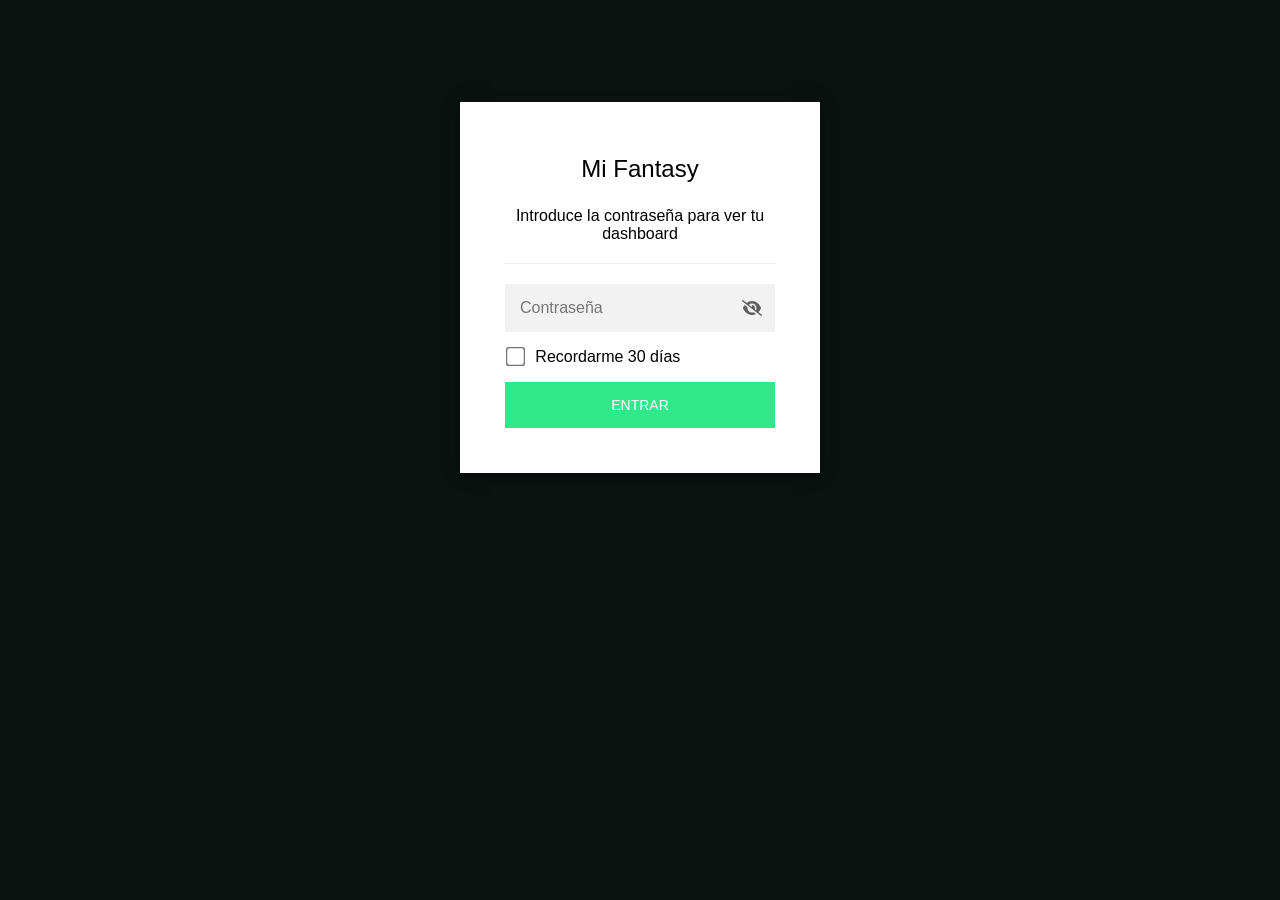
==== index.html @ b85037cb "Actualizar dashboard" ====
<!DOCTYPE html>
<html class="staticrypt-html">
    <head>
        <meta charset="utf-8" />
        <title>Mi Fantasy</title>
        <meta name="viewport" content="width=device-width, initial-scale=1" />

        <!-- do not cache this page -->
        <meta http-equiv="cache-control" content="max-age=0" />
        <meta http-equiv="cache-control" content="no-cache" />
        <meta http-equiv="expires" content="0" />
        <meta http-equiv="expires" content="Tue, 01 Jan 1980 1:00:00 GMT" />
        <meta http-equiv="pragma" content="no-cache" />

        <style>
            .staticrypt-hr {
                margin-top: 20px;
                margin-bottom: 20px;
                border: 0;
                border-top: 1px solid #eee;
            }

            .staticrypt-page {
                width: 360px;
                padding: 8% 0 0;
                margin: auto;
                box-sizing: border-box;
            }

            .staticrypt-form {
                position: relative;
                z-index: 1;
                background: #ffffff;
                max-width: 360px;
                margin: 0 auto 100px;
                padding: 45px;
                text-align: center;
                box-shadow: 0 0 20px 0 rgba(0, 0, 0, 0.2), 0 5px 5px 0 rgba(0, 0, 0, 0.24);
            }

            .staticrypt-form input[type="password"],
            input[type="text"] {
                background: inherit;
                border: 0;
                box-sizing: border-box; /* This ensures padding is included in the total width */
                font-size: 14px;
                outline: 0;
                padding: 15px 30px 15px 15px; /* Adjust the padding to ensure there is space for the icon */
                width: 100%;
            }

            .staticrypt-password-container {
                position: relative;
                outline: 0;
                background: #f2f2f2;
                width: 100%;
                border: 0;
                margin: 0 0 15px;
                box-sizing: border-box;
            }

            .staticrypt-toggle-password-visibility {
                cursor: pointer;
                height: 20px;
                opacity: 60%;
                padding: 13px;
                position: absolute;
                right: 0;
                top: 50%;
                transform: translateY(-50%);
                width: 20px;
            }

            .staticrypt-form .staticrypt-decrypt-button {
                text-transform: uppercase;
                outline: 0;
                background: #2ee88a;
                width: 100%;
                border: 0;
                padding: 15px;
                color: #ffffff;
                font-size: 14px;
                cursor: pointer;
            }

            .staticrypt-form .staticrypt-decrypt-button:hover,
            .staticrypt-form .staticrypt-decrypt-button:active,
            .staticrypt-form .staticrypt-decrypt-button:focus {
                background: #2ee88a;
                filter: brightness(92%);
            }

            .staticrypt-html {
                height: 100%;
            }

            .staticrypt-body {
                height: 100%;
                margin: 0;
            }

            .staticrypt-content {
                height: 100%;
                margin-bottom: 1em;
                background: #0b1210;
                font-family: "Arial", sans-serif;
                -webkit-font-smoothing: antialiased;
                -moz-osx-font-smoothing: grayscale;
            }

            .staticrypt-instructions {
                margin-top: -1em;
                margin-bottom: 1em;
            }

            .staticrypt-title {
                font-size: 1.5em;
            }

            label.staticrypt-remember {
                display: flex;
                align-items: center;
                margin-bottom: 1em;
            }

            .staticrypt-remember input[type="checkbox"] {
                transform: scale(1.5);
                margin-right: 1em;
            }

            .hidden {
                display: none !important;
            }

            .staticrypt-spinner-container {
                height: 100%;
                display: flex;
                align-items: center;
                justify-content: center;
            }

            .staticrypt-spinner {
                display: inline-block;
                width: 2rem;
                height: 2rem;
                vertical-align: text-bottom;
                border: 0.25em solid gray;
                border-right-color: transparent;
                border-radius: 50%;
                -webkit-animation: spinner-border 0.75s linear infinite;
                animation: spinner-border 0.75s linear infinite;
                animation-duration: 0.75s;
                animation-timing-function: linear;
                animation-delay: 0s;
                animation-iteration-count: infinite;
                animation-direction: normal;
                animation-fill-mode: none;
                animation-play-state: running;
                animation-name: spinner-border;
            }

            @keyframes spinner-border {
                100% {
                    transform: rotate(360deg);
                }
            }

            @media screen and (-webkit-min-device-pixel-ratio: 0) {
                .staticrypt-form input[type="password"],
                input[type="text"] {
                    font-size: 16px;
                }
            }
        </style>
    </head>

    <body class="staticrypt-body">
        <div id="staticrypt_loading" class="staticrypt-spinner-container">
            <div class="staticrypt-spinner"></div>
        </div>

        <div id="staticrypt_content" class="staticrypt-content hidden">
            <div class="staticrypt-page">
                <div class="staticrypt-form">
                    <div class="staticrypt-instructions">
                        <p class="staticrypt-title">Mi Fantasy</p>
                        <p>Introduce la contraseña para ver tu dashboard</p>
                    </div>

                    <hr class="staticrypt-hr" />

                    <form id="staticrypt-form" action="#" method="post">
                        <div class="staticrypt-password-container">
                            <input
                                id="staticrypt-password"
                                type="password"
                                name="password"
                                placeholder="Contraseña"
                                autofocus
                            />

                            <img
                                class="staticrypt-toggle-password-visibility"
                                alt="Show password"
                                title="Show password"
                                src="[data-uri]"
                            />
                        </div>

                        <label id="staticrypt-remember-label" class="staticrypt-remember hidden">
                            <input id="staticrypt-remember" type="checkbox" name="remember" />
                            Recordarme 30 días
                        </label>

                        <input type="submit" class="staticrypt-decrypt-button" value="Entrar" />
                    </form>
                </div>
            </div>
        </div>

        <script>
            // these variables will be filled when generating the file - the template format is 'variable_name'
            const staticryptInitiator = ((function(){
  const exports = {};
  const cryptoEngine = ((function(){
  const exports = {};
  const { subtle } = crypto;

const IV_BITS = 16 * 8;
const HEX_BITS = 4;
const ENCRYPTION_ALGO = "AES-CBC";

/**
 * Translates between utf8 encoded hexadecimal strings
 * and Uint8Array bytes.
 */
const HexEncoder = {
    /**
     * hex string -> bytes
     * @param {string} hexString
     * @returns {Uint8Array}
     */
    parse: function (hexString) {
        if (hexString.length % 2 !== 0) throw "Invalid hexString";
        const arrayBuffer = new Uint8Array(hexString.length / 2);

        for (let i = 0; i < hexString.length; i += 2) {
            const byteValue = parseInt(hexString.substring(i, i + 2), 16);
            if (isNaN(byteValue)) {
                throw "Invalid hexString";
            }
            arrayBuffer[i / 2] = byteValue;
        }
        return arrayBuffer;
    },

    /**
     * bytes -> hex string
     * @param {Uint8Array} bytes
     * @returns {string}
     */
    stringify: function (bytes) {
        const hexBytes = [];

        for (let i = 0; i < bytes.length; ++i) {
            let byteString = bytes[i].toString(16);
            if (byteString.length < 2) {
                byteString = "0" + byteString;
            }
            hexBytes.push(byteString);
        }
        return hexBytes.join("");
    },
};

/**
 * Translates between utf8 strings and Uint8Array bytes.
 */
const UTF8Encoder = {
    parse: function (str) {
        return new TextEncoder().encode(str);
    },

    stringify: function (bytes) {
        return new TextDecoder().decode(bytes);
    },
};

/**
 * Salt and encrypt a msg with a password.
 */
async function encrypt(msg, hashedPassword) {
    // Must be 16 bytes, unpredictable, and preferably cryptographically random. However, it need not be secret.
    // https://developer.mozilla.org/en-US/docs/Web/API/SubtleCrypto/encrypt#parameters
    const iv = crypto.getRandomValues(new Uint8Array(IV_BITS / 8));

    const key = await subtle.importKey("raw", HexEncoder.parse(hashedPassword), ENCRYPTION_ALGO, false, ["encrypt"]);

    const encrypted = await subtle.encrypt(
        {
            name: ENCRYPTION_ALGO,
            iv: iv,
        },
        key,
        UTF8Encoder.parse(msg)
    );

    // iv will be 32 hex characters, we prepend it to the ciphertext for use in decryption
    return HexEncoder.stringify(iv) + HexEncoder.stringify(new Uint8Array(encrypted));
}
exports.encrypt = encrypt;

/**
 * Decrypt a salted msg using a password.
 *
 * @param {string} encryptedMsg
 * @param {string} hashedPassword
 * @returns {Promise<string>}
 */
async function decrypt(encryptedMsg, hashedPassword) {
    const ivLength = IV_BITS / HEX_BITS;
    const iv = HexEncoder.parse(encryptedMsg.substring(0, ivLength));
    const encrypted = encryptedMsg.substring(ivLength);

    const key = await subtle.importKey("raw", HexEncoder.parse(hashedPassword), ENCRYPTION_ALGO, false, ["decrypt"]);

    const outBuffer = await subtle.decrypt(
        {
            name: ENCRYPTION_ALGO,
            iv: iv,
        },
        key,
        HexEncoder.parse(encrypted)
    );

    return UTF8Encoder.stringify(new Uint8Array(outBuffer));
}
exports.decrypt = decrypt;

/**
 * Salt and hash the password so it can be stored in localStorage without opening a password reuse vulnerability.
 *
 * @param {string} password
 * @param {string} salt
 * @returns {Promise<string>}
 */
async function hashPassword(password, salt) {
    // we hash the password in multiple steps, each adding more iterations. This is because we used to allow less
    // iterations, so for backward compatibility reasons, we need to support going from that to more iterations.
    let hashedPassword = await hashLegacyRound(password, salt);

    hashedPassword = await hashSecondRound(hashedPassword, salt);

    return hashThirdRound(hashedPassword, salt);
}
exports.hashPassword = hashPassword;

/**
 * This hashes the password with 1k iterations. This is a low number, we need this function to support backwards
 * compatibility.
 *
 * @param {string} password
 * @param {string} salt
 * @returns {Promise<string>}
 */
function hashLegacyRound(password, salt) {
    return pbkdf2(password, salt, 1000, "SHA-1");
}
exports.hashLegacyRound = hashLegacyRound;

/**
 * Add a second round of iterations. This is because we used to use 1k, so for backwards compatibility with
 * remember-me/autodecrypt links, we need to support going from that to more iterations.
 *
 * @param hashedPassword
 * @param salt
 * @returns {Promise<string>}
 */
function hashSecondRound(hashedPassword, salt) {
    return pbkdf2(hashedPassword, salt, 14000, "SHA-256");
}
exports.hashSecondRound = hashSecondRound;

/**
 * Add a third round of iterations to bring total number to 600k. This is because we used to use 1k, then 15k, so for
 * backwards compatibility with remember-me/autodecrypt links, we need to support going from that to more iterations.
 *
 * @param hashedPassword
 * @param salt
 * @returns {Promise<string>}
 */
function hashThirdRound(hashedPassword, salt) {
    return pbkdf2(hashedPassword, salt, 585000, "SHA-256");
}
exports.hashThirdRound = hashThirdRound;

/**
 * Salt and hash the password so it can be stored in localStorage without opening a password reuse vulnerability.
 *
 * @param {string} password
 * @param {string} salt
 * @param {int} iterations
 * @param {string} hashAlgorithm
 * @returns {Promise<string>}
 */
async function pbkdf2(password, salt, iterations, hashAlgorithm) {
    const key = await subtle.importKey("raw", UTF8Encoder.parse(password), "PBKDF2", false, ["deriveBits"]);

    const keyBytes = await subtle.deriveBits(
        {
            name: "PBKDF2",
            hash: hashAlgorithm,
            iterations,
            salt: UTF8Encoder.parse(salt),
        },
        key,
        256
    );

    return HexEncoder.stringify(new Uint8Array(keyBytes));
}

function generateRandomSalt() {
    const bytes = crypto.getRandomValues(new Uint8Array(128 / 8));

    return HexEncoder.stringify(new Uint8Array(bytes));
}
exports.generateRandomSalt = generateRandomSalt;

async function signMessage(hashedPassword, message) {
    const key = await subtle.importKey(
        "raw",
        HexEncoder.parse(hashedPassword),
        {
            name: "HMAC",
            hash: "SHA-256",
        },
        false,
        ["sign"]
    );
    const signature = await subtle.sign("HMAC", key, UTF8Encoder.parse(message));

    return HexEncoder.stringify(new Uint8Array(signature));
}
exports.signMessage = signMessage;

function getRandomAlphanum() {
    const possibleCharacters = "abcdefghijklmnopqrstuvwxyzABCDEFGHIJKLMNOPQRSTUVWXYZ0123456789";

    let byteArray;
    let parsedInt;

    // Keep generating new random bytes until we get a value that falls
    // within a range that can be evenly divided by possibleCharacters.length
    do {
        byteArray = crypto.getRandomValues(new Uint8Array(1));
        // extract the lowest byte to get an int from 0 to 255 (probably unnecessary, since we're only generating 1 byte)
        parsedInt = byteArray[0] & 0xff;
    } while (parsedInt >= 256 - (256 % possibleCharacters.length));

    // Take the modulo of the parsed integer to get a random number between 0 and totalLength - 1
    const randomIndex = parsedInt % possibleCharacters.length;

    return possibleCharacters[randomIndex];
}

/**
 * Generate a random string of a given length.
 *
 * @param {int} length
 * @returns {string}
 */
function generateRandomString(length) {
    let randomString = "";

    for (let i = 0; i < length; i++) {
        randomString += getRandomAlphanum();
    }

    return randomString;
}
exports.generateRandomString = generateRandomString;

  return exports;
})());
const codec = ((function(){
  const exports = {};
  /**
 * Initialize the codec with the provided cryptoEngine - this return functions to encode and decode messages.
 *
 * @param cryptoEngine - the engine to use for encryption / decryption
 */
function init(cryptoEngine) {
    const exports = {};

    /**
     * Top-level function for encoding a message.
     * Includes password hashing, encryption, and signing.
     *
     * @param {string} msg
     * @param {string} password
     * @param {string} salt
     *
     * @returns {string} The encoded text
     */
    async function encode(msg, password, salt) {
        const hashedPassword = await cryptoEngine.hashPassword(password, salt);

        const encrypted = await cryptoEngine.encrypt(msg, hashedPassword);

        // we use the hashed password in the HMAC because this is effectively what will be used a password (so we can store
        // it in localStorage safely, we don't use the clear text password)
        const hmac = await cryptoEngine.signMessage(hashedPassword, encrypted);

        return hmac + encrypted;
    }
    exports.encode = encode;

    /**
     * Encode using a password that has already been hashed. This is useful to encode multiple messages in a row, that way
     * we don't need to hash the password multiple times.
     *
     * @param {string} msg
     * @param {string} hashedPassword
     *
     * @returns {string} The encoded text
     */
    async function encodeWithHashedPassword(msg, hashedPassword) {
        const encrypted = await cryptoEngine.encrypt(msg, hashedPassword);

        // we use the hashed password in the HMAC because this is effectively what will be used a password (so we can store
        // it in localStorage safely, we don't use the clear text password)
        const hmac = await cryptoEngine.signMessage(hashedPassword, encrypted);

        return hmac + encrypted;
    }
    exports.encodeWithHashedPassword = encodeWithHashedPassword;

    /**
     * Top-level function for decoding a message.
     * Includes signature check and decryption.
     *
     * @param {string} signedMsg
     * @param {string} hashedPassword
     * @param {string} salt
     * @param {int} backwardCompatibleAttempt
     * @param {string} originalPassword
     *
     * @returns {Object} {success: true, decoded: string} | {success: false, message: string}
     */
    async function decode(signedMsg, hashedPassword, salt, backwardCompatibleAttempt = 0, originalPassword = "") {
        const encryptedHMAC = signedMsg.substring(0, 64);
        const encryptedMsg = signedMsg.substring(64);
        const decryptedHMAC = await cryptoEngine.signMessage(hashedPassword, encryptedMsg);

        if (decryptedHMAC !== encryptedHMAC) {
            // we have been raising the number of iterations in the hashing algorithm multiple times, so to support the old
            // remember-me/autodecrypt links we need to try bringing the old hashes up to speed.
            originalPassword = originalPassword || hashedPassword;
            if (backwardCompatibleAttempt === 0) {
                const updatedHashedPassword = await cryptoEngine.hashThirdRound(originalPassword, salt);

                return decode(signedMsg, updatedHashedPassword, salt, backwardCompatibleAttempt + 1, originalPassword);
            }
            if (backwardCompatibleAttempt === 1) {
                let updatedHashedPassword = await cryptoEngine.hashSecondRound(originalPassword, salt);
                updatedHashedPassword = await cryptoEngine.hashThirdRound(updatedHashedPassword, salt);

                return decode(signedMsg, updatedHashedPassword, salt, backwardCompatibleAttempt + 1, originalPassword);
            }

            return { success: false, message: "Signature mismatch" };
        }

        return {
            success: true,
            decoded: await cryptoEngine.decrypt(encryptedMsg, hashedPassword),
        };
    }
    exports.decode = decode;

    return exports;
}
exports.init = init;

  return exports;
})());
const decode = codec.init(cryptoEngine).decode;

/**
 * Initialize the staticrypt module, that exposes functions callbable by the password_template.
 *
 * @param {{
 *  staticryptEncryptedMsgUniqueVariableName: string,
 *  isRememberEnabled: boolean,
 *  rememberDurationInDays: number,
 *  staticryptSaltUniqueVariableName: string,
 * }} staticryptConfig - object of data that is stored on the password_template at encryption time.
 *
 * @param {{
 *  rememberExpirationKey: string,
 *  rememberPassphraseKey: string,
 *  replaceHtmlCallback: function,
 *  clearLocalStorageCallback: function,
 * }} templateConfig - object of data that can be configured by a custom password_template.
 */
function init(staticryptConfig, templateConfig) {
    const exports = {};

    /**
     * Decrypt our encrypted page, replace the whole HTML.
     *
     * @param {string} hashedPassword
     * @returns {Promise<boolean>}
     */
    async function decryptAndReplaceHtml(hashedPassword) {
        const { staticryptEncryptedMsgUniqueVariableName, staticryptSaltUniqueVariableName } = staticryptConfig;
        const { replaceHtmlCallback } = templateConfig;

        const result = await decode(
            staticryptEncryptedMsgUniqueVariableName,
            hashedPassword,
            staticryptSaltUniqueVariableName
        );
        if (!result.success) {
            return false;
        }
        const plainHTML = result.decoded;

        // if the user configured a callback call it, otherwise just replace the whole HTML
        if (typeof replaceHtmlCallback === "function") {
            replaceHtmlCallback(plainHTML);
        } else {
            document.write(plainHTML);
            document.close();
        }

        return true;
    }

    /**
     * Attempt to decrypt the page and replace the whole HTML.
     *
     * @param {string} password
     * @param {boolean} isRememberChecked
     *
     * @returns {Promise<{isSuccessful: boolean, hashedPassword?: string}>} - we return an object, so that if we want to
     *   expose more information in the future we can do it without breaking the password_template
     */
    async function handleDecryptionOfPage(password, isRememberChecked) {
        const { staticryptSaltUniqueVariableName } = staticryptConfig;

        // decrypt and replace the whole page
        const hashedPassword = await cryptoEngine.hashPassword(password, staticryptSaltUniqueVariableName);
        return handleDecryptionOfPageFromHash(hashedPassword, isRememberChecked);
    }
    exports.handleDecryptionOfPage = handleDecryptionOfPage;

    async function handleDecryptionOfPageFromHash(hashedPassword, isRememberChecked) {
        const { isRememberEnabled, rememberDurationInDays } = staticryptConfig;
        const { rememberExpirationKey, rememberPassphraseKey } = templateConfig;

        const isDecryptionSuccessful = await decryptAndReplaceHtml(hashedPassword);

        if (!isDecryptionSuccessful) {
            return {
                isSuccessful: false,
                hashedPassword,
            };
        }

        // remember the hashedPassword and set its expiration if necessary
        if (isRememberEnabled && isRememberChecked) {
            window.localStorage.setItem(rememberPassphraseKey, hashedPassword);

            // set the expiration if the duration isn't 0 (meaning no expiration)
            if (rememberDurationInDays > 0) {
                window.localStorage.setItem(
                    rememberExpirationKey,
                    (new Date().getTime() + rememberDurationInDays * 24 * 60 * 60 * 1000).toString()
                );
            }
        }

        return {
            isSuccessful: true,
            hashedPassword,
        };
    }
    exports.handleDecryptionOfPageFromHash = handleDecryptionOfPageFromHash;

    /**
     * Clear localstorage from staticrypt related values
     */
    function clearLocalStorage() {
        const { clearLocalStorageCallback, rememberExpirationKey, rememberPassphraseKey } = templateConfig;

        if (typeof clearLocalStorageCallback === "function") {
            clearLocalStorageCallback();
        } else {
            localStorage.removeItem(rememberPassphraseKey);
            localStorage.removeItem(rememberExpirationKey);
        }
    }

    async function handleDecryptOnLoad() {
        let isSuccessful = await decryptOnLoadFromUrl();

        if (!isSuccessful) {
            isSuccessful = await decryptOnLoadFromRememberMe();
        }

        return { isSuccessful };
    }
    exports.handleDecryptOnLoad = handleDecryptOnLoad;

    /**
     * Clear storage if we are logging out
     *
     * @returns {boolean} - whether we logged out
     */
    function logoutIfNeeded() {
        const logoutKey = "staticrypt_logout";

        // handle logout through query param
        const queryParams = new URLSearchParams(window.location.search);
        if (queryParams.has(logoutKey)) {
            clearLocalStorage();
            return true;
        }

        // handle logout through URL fragment
        const hash = window.location.hash.substring(1);
        if (hash.includes(logoutKey)) {
            clearLocalStorage();
            return true;
        }

        return false;
    }

    /**
     * To be called on load: check if we want to try to decrypt and replace the HTML with the decrypted content, and
     * try to do it if needed.
     *
     * @returns {Promise<boolean>} true if we derypted and replaced the whole page, false otherwise
     */
    async function decryptOnLoadFromRememberMe() {
        const { rememberDurationInDays } = staticryptConfig;
        const { rememberExpirationKey, rememberPassphraseKey } = templateConfig;

        // if we are login out, terminate
        if (logoutIfNeeded()) {
            return false;
        }

        // if there is expiration configured, check if we're not beyond the expiration
        if (rememberDurationInDays && rememberDurationInDays > 0) {
            const expiration = localStorage.getItem(rememberExpirationKey),
                isExpired = expiration && new Date().getTime() > parseInt(expiration);

            if (isExpired) {
                clearLocalStorage();
                return false;
            }
        }

        const hashedPassword = localStorage.getItem(rememberPassphraseKey);

        if (hashedPassword) {
            // try to decrypt
            const isDecryptionSuccessful = await decryptAndReplaceHtml(hashedPassword);

            // if the decryption is unsuccessful the password might be wrong - silently clear the saved data and let
            // the user fill the password form again
            if (!isDecryptionSuccessful) {
                clearLocalStorage();
                return false;
            }

            return true;
        }

        return false;
    }

    async function decryptOnLoadFromUrl() {
        const passwordKey = "staticrypt_pwd";
        const rememberMeKey = "remember_me";

        // try to get the password from the query param (for backward compatibility - we now want to avoid this method,
        // since it sends the hashed password to the server which isn't needed)
        const queryParams = new URLSearchParams(window.location.search);
        const hashedPasswordQuery = queryParams.get(passwordKey);
        const rememberMeQuery = queryParams.get(rememberMeKey);

        const urlFragment = window.location.hash.substring(1);
        // get the password from the url fragment
        const hashedPasswordRegexMatch = urlFragment.match(new RegExp(passwordKey + "=([^&]*)"));
        const hashedPasswordFragment = hashedPasswordRegexMatch ? hashedPasswordRegexMatch[1] : null;
        const rememberMeFragment = urlFragment.includes(rememberMeKey);

        const hashedPassword = hashedPasswordFragment || hashedPasswordQuery;
        const rememberMe = rememberMeFragment || rememberMeQuery;

        if (hashedPassword) {
            return handleDecryptionOfPageFromHash(hashedPassword, rememberMe);
        }

        return false;
    }

    return exports;
}
exports.init = init;

  return exports;
})());
            const templateError = "Contraseña incorrecta",
                templateToggleAltShow = "Show password",
                templateToggleAltHide = "Hide password",
                isRememberEnabled = true,
                staticryptConfig = {"staticryptEncryptedMsgUniqueVariableName":"[base64]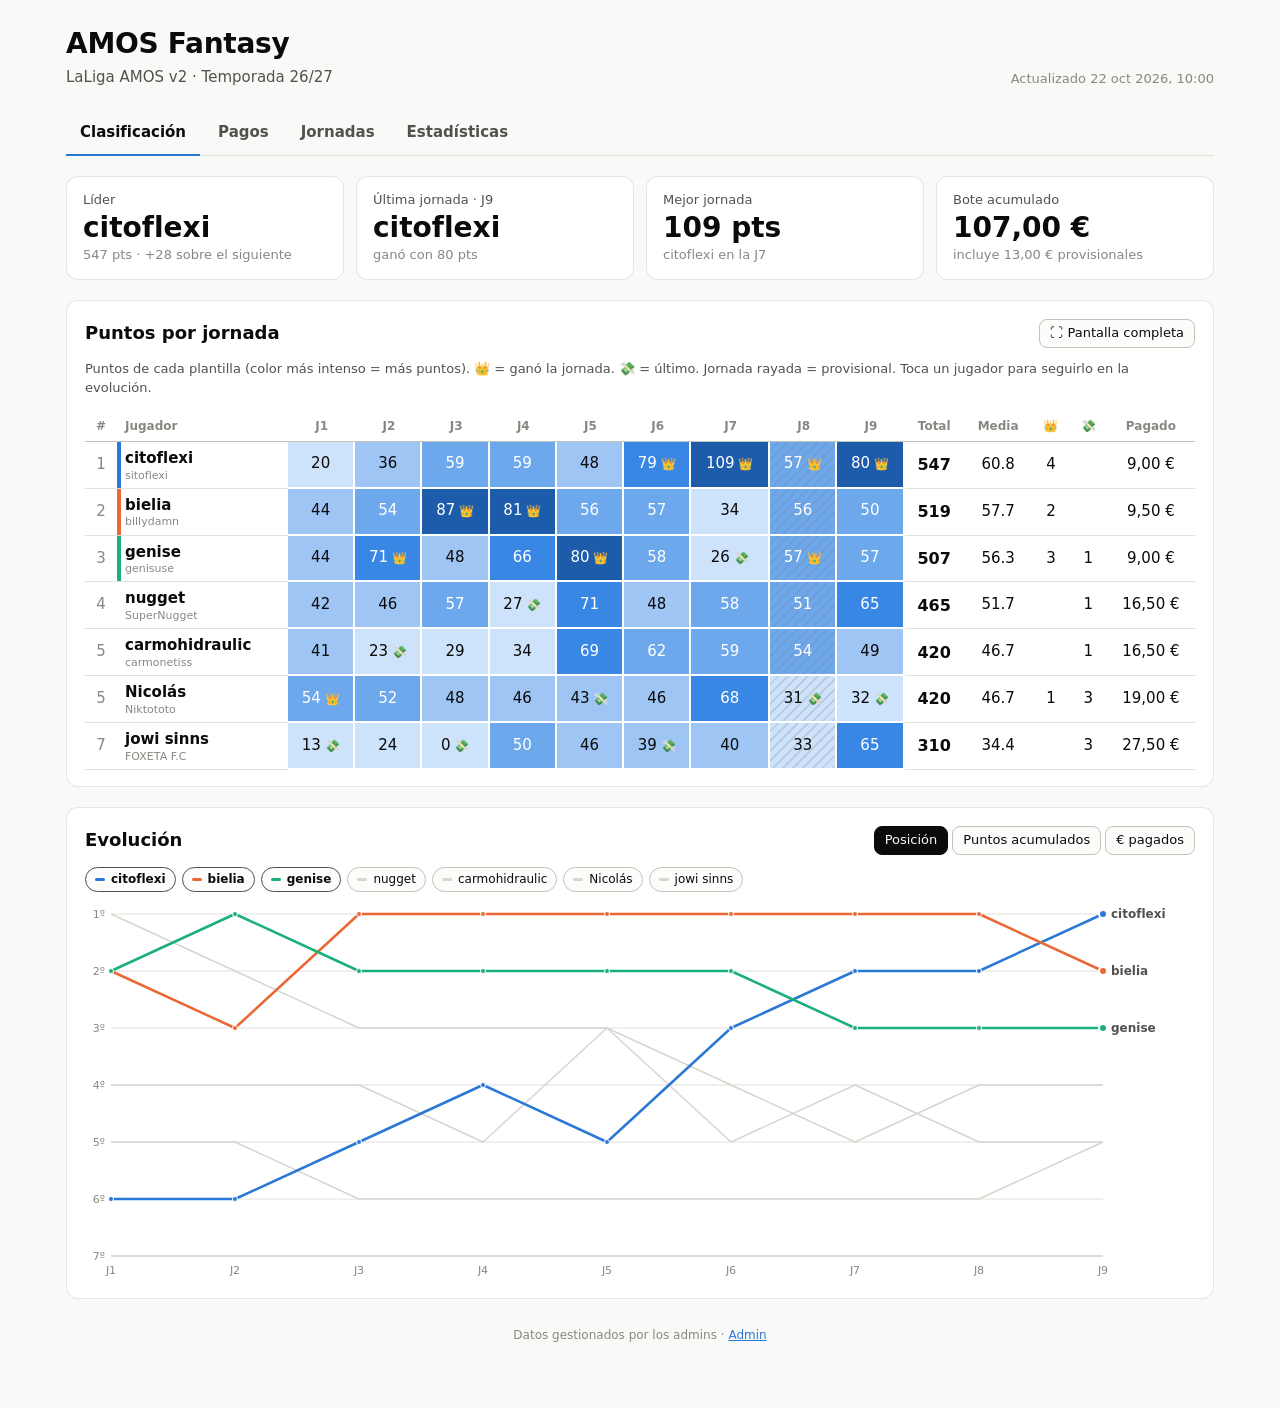
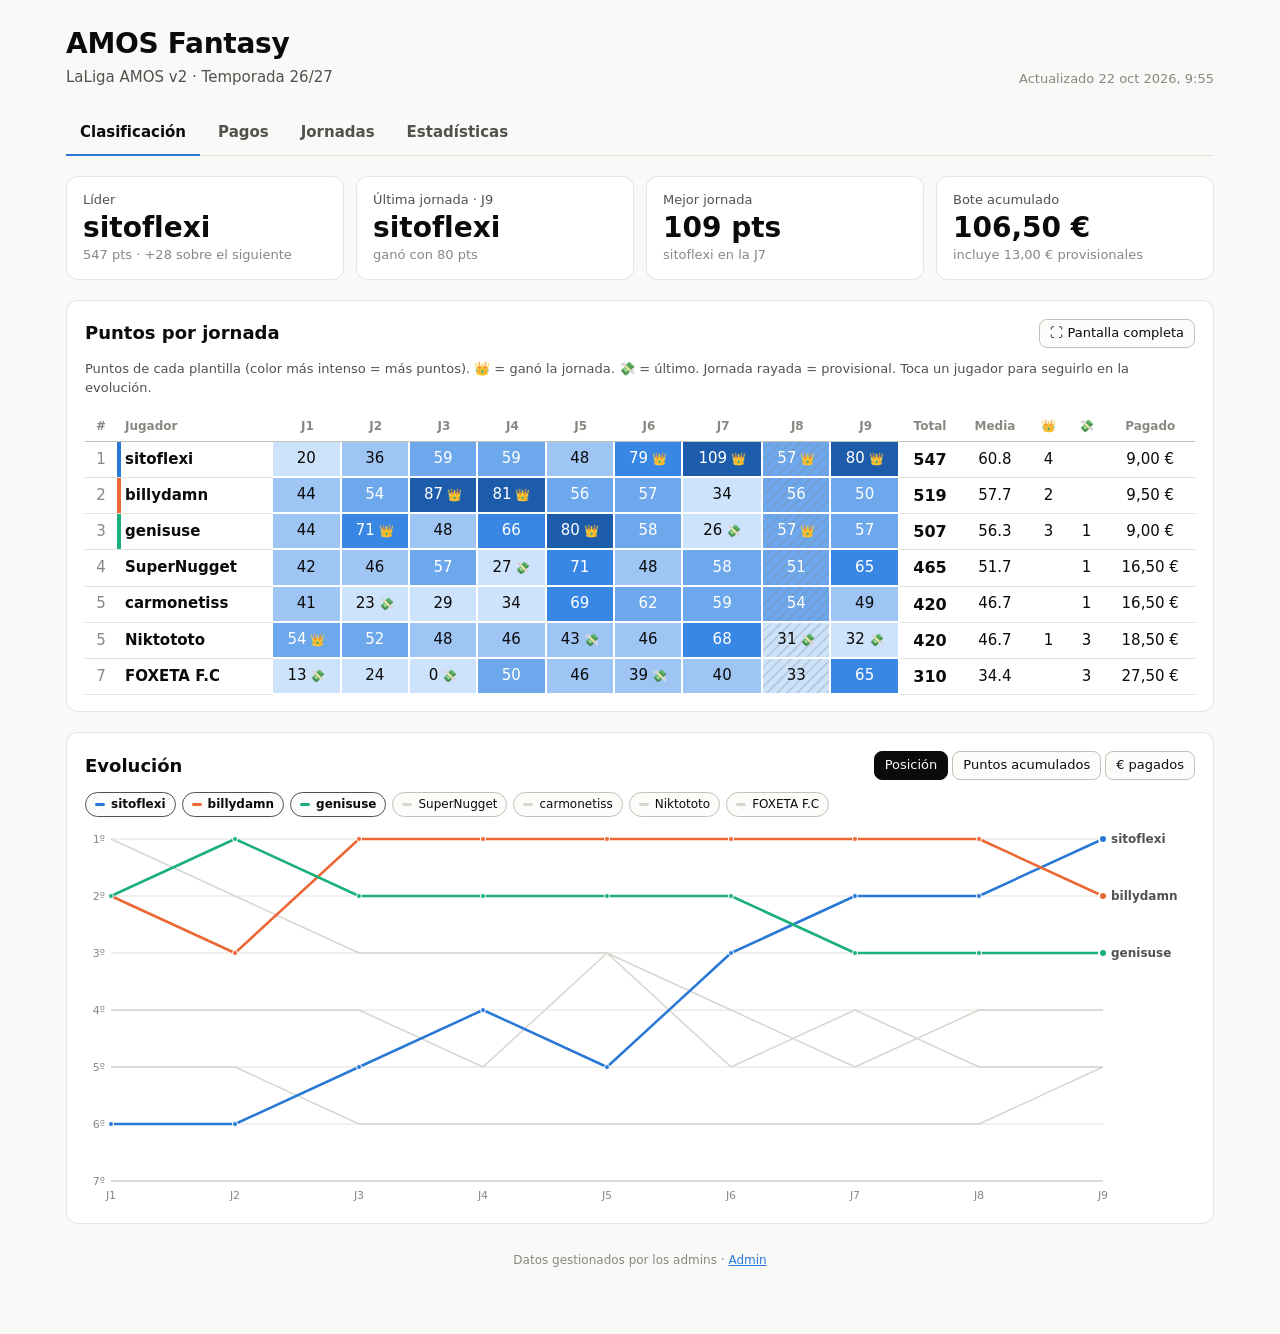
